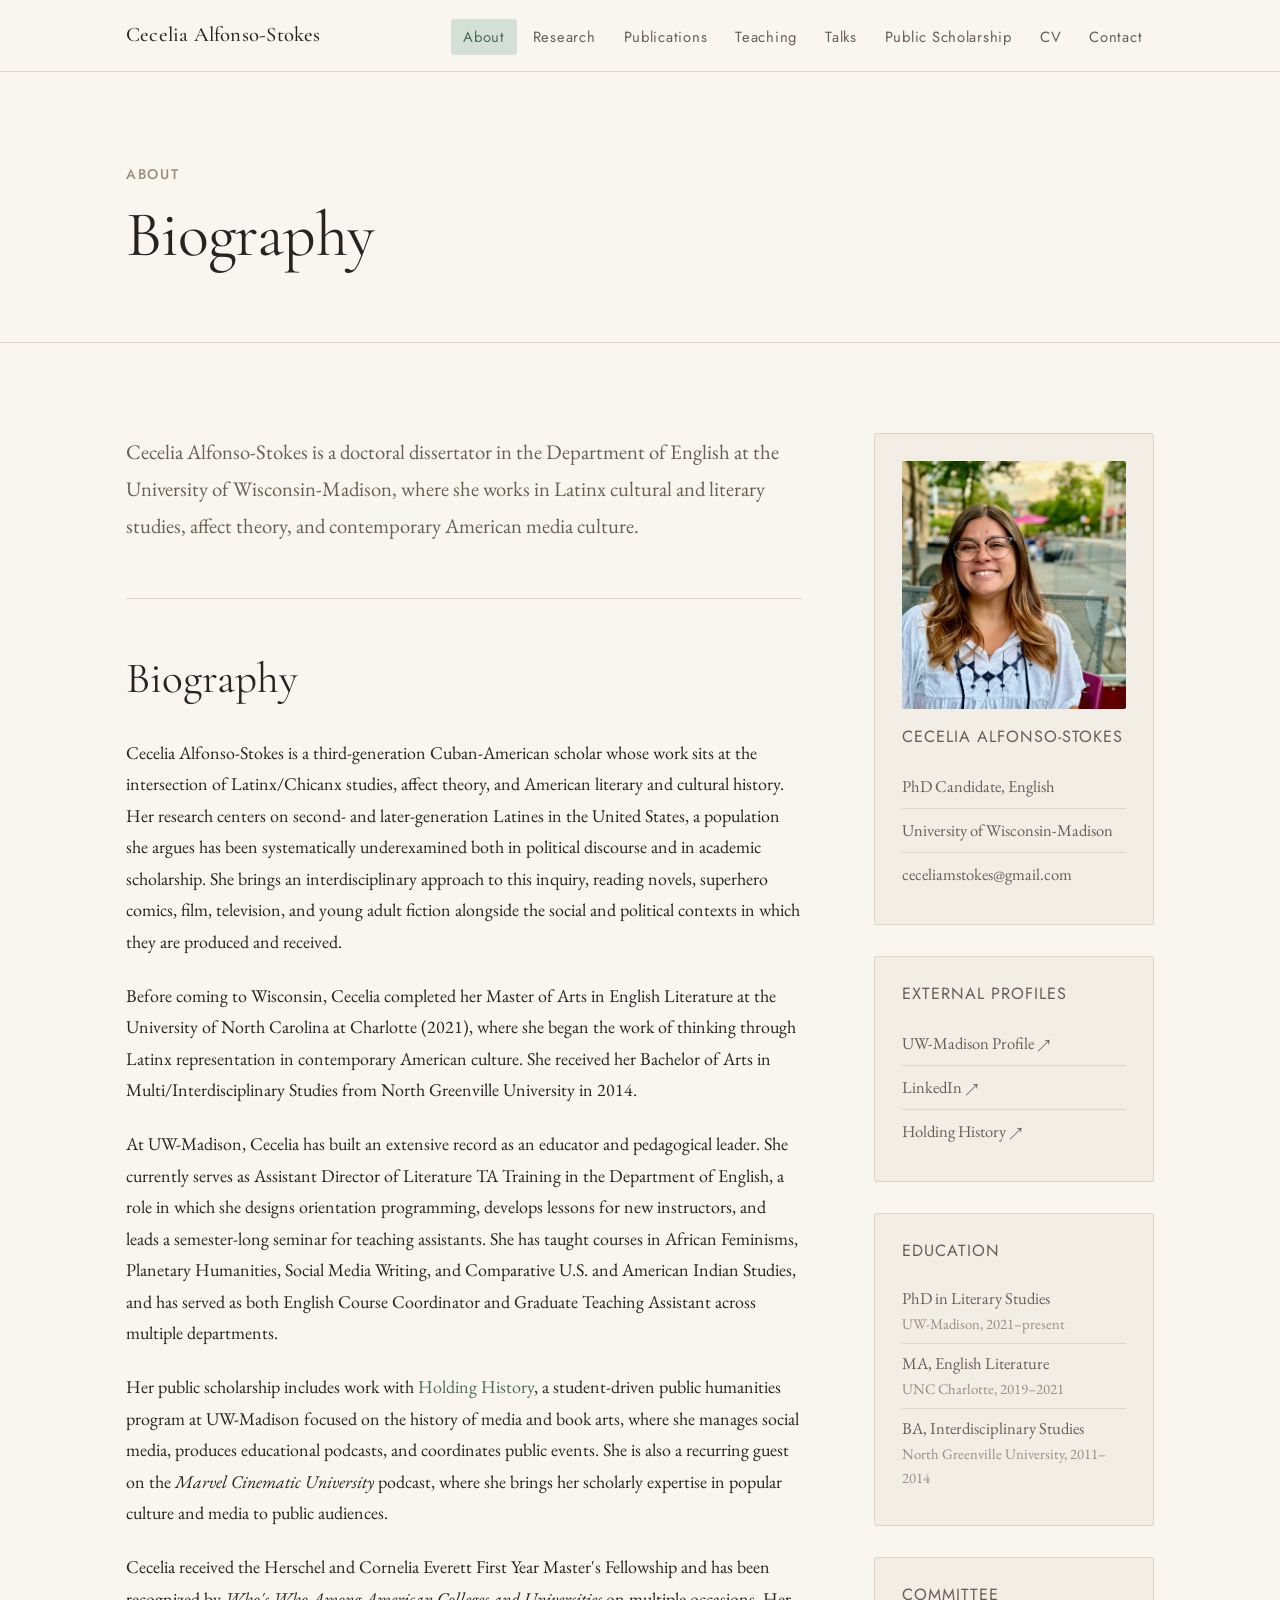
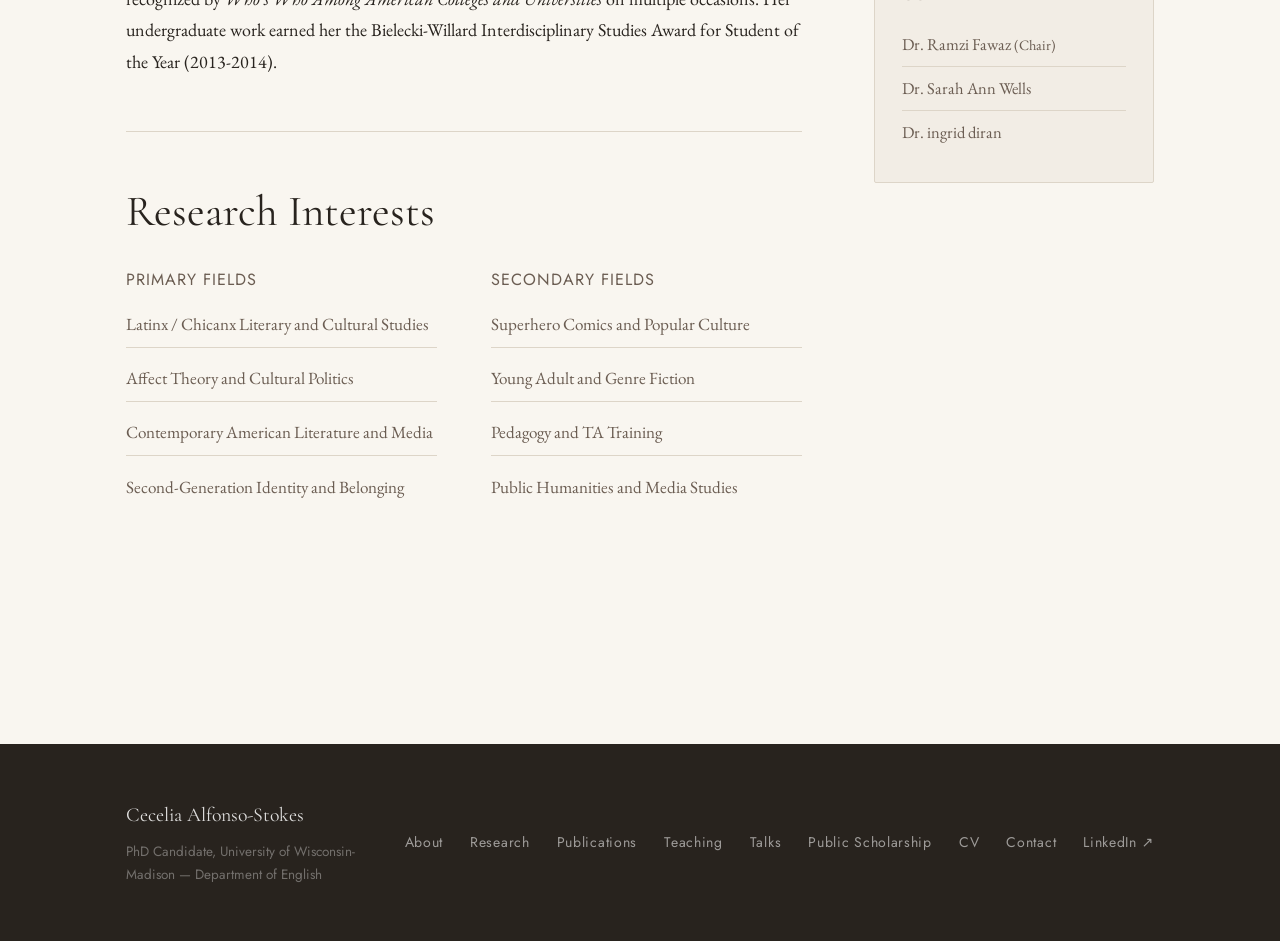
==== about.html @ 34ac5622 "Initial site — Cecelia Alfonso-Stokes academic website" ====
<!DOCTYPE html>
<html lang="en">
<head>
  <meta charset="UTF-8" />
  <meta name="viewport" content="width=device-width, initial-scale=1.0" />
  <title>About | Cecelia Alfonso-Stokes</title>
  <meta name="description" content="About Cecelia Alfonso-Stokes — PhD Candidate in Literary Studies at the University of Wisconsin-Madison, specializing in Latinx cultural and literary studies." />
  <link rel="icon" href="favicon.svg" type="image/svg+xml" />
  <link rel="stylesheet" href="css/style.css" />
</head>
<body>

  <nav class="site-nav" aria-label="Main navigation">
    <div class="nav-inner">
      <a href="index.html" class="nav-logo">Cecelia Alfonso-Stokes</a>
      <button class="nav-toggle" aria-label="Toggle navigation" aria-expanded="false">
        <span></span><span></span><span></span>
      </button>
      <ul class="nav-links" role="list">
        <li><a href="about.html" class="active">About</a></li>
        <li><a href="research.html">Research</a></li>
        <li><a href="publications.html">Publications</a></li>
        <li><a href="teaching.html">Teaching</a></li>
        <li><a href="talks.html">Talks</a></li>
        <li><a href="public-scholarship.html">Public Scholarship</a></li>
        <li><a href="cv.html">CV</a></li>
        <li><a href="contact.html">Contact</a></li>
      </ul>
    </div>
  </nav>

  <header class="page-header">
    <div class="container">
      <span class="eyebrow">About</span>
      <h1>Biography</h1>
    </div>
  </header>

  <main>
    <section class="section">
      <div class="container">
        <div class="sidebar-layout">
          <!-- Main bio -->
          <div>
            <p class="lead">
              Cecelia Alfonso-Stokes is a doctoral dissertator in the Department of English at the University of Wisconsin-Madison, where she works in Latinx cultural and literary studies, affect theory, and contemporary American media culture.
            </p>

            <hr class="rule" />

            <h2 class="mb-md">Biography</h2>

            <p>
              Cecelia Alfonso-Stokes is a third-generation Cuban-American scholar whose work sits at the intersection of Latinx/Chicanx studies, affect theory, and American literary and cultural history. Her research centers on second- and later-generation Latines in the United States, a population she argues has been systematically underexamined both in political discourse and in academic scholarship. She brings an interdisciplinary approach to this inquiry, reading novels, superhero comics, film, television, and young adult fiction alongside the social and political contexts in which they are produced and received.
            </p>

            <p>
              Before coming to Wisconsin, Cecelia completed her Master of Arts in English Literature at the University of North Carolina at Charlotte (2021), where she began the work of thinking through Latinx representation in contemporary American culture. She received her Bachelor of Arts in Multi/Interdisciplinary Studies from North Greenville University in 2014.
            </p>

            <p>
              At UW-Madison, Cecelia has built an extensive record as an educator and pedagogical leader. She currently serves as Assistant Director of Literature TA Training in the Department of English, a role in which she designs orientation programming, develops lessons for new instructors, and leads a semester-long seminar for teaching assistants. She has taught courses in African Feminisms, Planetary Humanities, Social Media Writing, and Comparative U.S. and American Indian Studies, and has served as both English Course Coordinator and Graduate Teaching Assistant across multiple departments.
            </p>

            <p>
              Her public scholarship includes work with <a href="https://www.holdinghistory.org/meet-the-team" target="_blank" rel="noopener">Holding History</a>, a student-driven public humanities program at UW-Madison focused on the history of media and book arts, where she manages social media, produces educational podcasts, and coordinates public events. She is also a recurring guest on the <em>Marvel Cinematic University</em> podcast, where she brings her scholarly expertise in popular culture and media to public audiences.
            </p>

            <p>
              Cecelia received the Herschel and Cornelia Everett First Year Master's Fellowship and has been recognized by <em>Who's Who Among American Colleges and Universities</em> on multiple occasions. Her undergraduate work earned her the Bielecki-Willard Interdisciplinary Studies Award for Student of the Year (2013-2014).
            </p>

            <hr class="rule" />

            <h2 class="mb-md">Research Interests</h2>

            <div class="two-col">
              <div>
                <h5 style="margin-bottom:0.75rem;">Primary Fields</h5>
                <ul style="list-style:none; display:flex; flex-direction:column; gap:0.5rem;">
                  <li style="font-size:0.95rem; padding:0.4rem 0; border-bottom:1px solid var(--color-rule); color:var(--color-text-mid);">Latinx / Chicanx Literary and Cultural Studies</li>
                  <li style="font-size:0.95rem; padding:0.4rem 0; border-bottom:1px solid var(--color-rule); color:var(--color-text-mid);">Affect Theory and Cultural Politics</li>
                  <li style="font-size:0.95rem; padding:0.4rem 0; border-bottom:1px solid var(--color-rule); color:var(--color-text-mid);">Contemporary American Literature and Media</li>
                  <li style="font-size:0.95rem; padding:0.4rem 0; color:var(--color-text-mid);">Second-Generation Identity and Belonging</li>
                </ul>
              </div>
              <div>
                <h5 style="margin-bottom:0.75rem;">Secondary Fields</h5>
                <ul style="list-style:none; display:flex; flex-direction:column; gap:0.5rem;">
                  <li style="font-size:0.95rem; padding:0.4rem 0; border-bottom:1px solid var(--color-rule); color:var(--color-text-mid);">Superhero Comics and Popular Culture</li>
                  <li style="font-size:0.95rem; padding:0.4rem 0; border-bottom:1px solid var(--color-rule); color:var(--color-text-mid);">Young Adult and Genre Fiction</li>
                  <li style="font-size:0.95rem; padding:0.4rem 0; border-bottom:1px solid var(--color-rule); color:var(--color-text-mid);">Pedagogy and TA Training</li>
                  <li style="font-size:0.95rem; padding:0.4rem 0; color:var(--color-text-mid);">Public Humanities and Media Studies</li>
                </ul>
              </div>
            </div>
          </div>

          <!-- Sidebar -->
          <aside>
            <div class="sidebar-box mb-md">
              <img
                src="images/headshot.jpg"
                alt="Cecelia Alfonso-Stokes"
                style="width:100%; border-radius:2px; margin-bottom:1rem;"
                onerror="this.style.display='none'"
              />
              <h5>Cecelia Alfonso-Stokes</h5>
              <ul>
                <li>PhD Candidate, English</li>
                <li>University of Wisconsin-Madison</li>
                <li><a href="mailto:ceceliamstokes@gmail.com">ceceliamstokes@gmail.com</a></li>
              </ul>
            </div>

            <div class="sidebar-box mb-md">
              <h5>External Profiles</h5>
              <ul>
                <li><a href="https://english.wisc.edu/staff/alfonso-stokes-cecelia/" target="_blank" rel="noopener">UW-Madison Profile &#8599;</a></li>
                <li><a href="https://www.linkedin.com/in/cecelia-alfonso-stokes-1997581bb/" target="_blank" rel="noopener">LinkedIn &#8599;</a></li>
                <li><a href="https://www.holdinghistory.org/meet-the-team" target="_blank" rel="noopener">Holding History &#8599;</a></li>
              </ul>
            </div>

            <div class="sidebar-box mb-md">
              <h5>Education</h5>
              <ul>
                <li style="line-height:1.5;">PhD in Literary Studies<br><span style="font-size:0.82rem; color:var(--color-text-light);">UW-Madison, 2021&ndash;present</span></li>
                <li style="line-height:1.5;">MA, English Literature<br><span style="font-size:0.82rem; color:var(--color-text-light);">UNC Charlotte, 2019&ndash;2021</span></li>
                <li style="line-height:1.5;">BA, Interdisciplinary Studies<br><span style="font-size:0.82rem; color:var(--color-text-light);">North Greenville University, 2011&ndash;2014</span></li>
              </ul>
            </div>

            <div class="sidebar-box">
              <h5>Committee</h5>
              <ul>
                <li>Dr. Ramzi Fawaz <span style="font-size:0.8rem; color:var(--color-text-light;">(Chair)</span></li>
                <li>Dr. Sarah Ann Wells</li>
                <li>Dr. ingrid diran</li>
              </ul>
            </div>
          </aside>
        </div>
      </div>
    </section>
  </main>

  <footer class="site-footer">
    <div class="footer-inner">
      <div>
        <p class="footer-name">Cecelia Alfonso-Stokes</p>
        <p class="footer-copy">PhD Candidate, University of Wisconsin-Madison &mdash; Department of English</p>
      </div>
      <nav class="footer-links" aria-label="Footer navigation">
        <a href="about.html">About</a>
        <a href="research.html">Research</a>
        <a href="publications.html">Publications</a>
        <a href="teaching.html">Teaching</a>
        <a href="talks.html">Talks</a>
        <a href="public-scholarship.html">Public Scholarship</a>
        <a href="cv.html">CV</a>
        <a href="contact.html">Contact</a>
        <a href="https://www.linkedin.com/in/cecelia-alfonso-stokes-1997581bb/" target="_blank" rel="noopener">LinkedIn &#8599;</a>
      </nav>
    </div>
  </footer>

  <script src="js/main.js"></script>
</body>
</html>
---- css/style.css ----
/* ============================================================
   CECELIA ALFONSO-STOKES — ACADEMIC WEBSITE
   style.css  |  Version 1.0
   Font pairing: Cormorant Garamond (headings) + EB Garamond (body) + Jost (UI)
   Palette: warm cream / charcoal / muted sage / dusty rose-tan
   ============================================================ */

/* --- Google Fonts Import --- */
@import url('https://fonts.googleapis.com/css2?family=Cormorant+Garamond:ital,wght@0,300;0,400;0,500;0,600;1,300;1,400;1,500&family=EB+Garamond:ital,wght@0,400;0,500;1,400;1,500&family=Jost:wght@300;400;500&display=swap');

/* --- CSS Custom Properties --- */
:root {
  /* Colors */
  --color-bg:          #f9f6f0;
  --color-bg-alt:      #f2ede5;
  --color-bg-white:    #ffffff;
  --color-text:        #28231e;
  --color-text-mid:    #6b5d52;
  --color-text-light:  #9c8c7e;
  --color-accent:      #4d6b58;       /* muted forest sage — primary accent */
  --color-accent-dark: #3a5243;       /* darker sage for hover states */
  --color-accent-pale: #d4e0d7;       /* very light sage for backgrounds */
  --color-rule:        #ddd5c8;       /* warm light rule lines */
  --color-rule-mid:    #c8bdb0;

  /* Typography */
  --font-display:  'Cormorant Garamond', Georgia, serif;
  --font-body:     'EB Garamond', Georgia, serif;
  --font-ui:       'Jost', system-ui, sans-serif;

  /* Spacing scale */
  --space-xs:   0.5rem;
  --space-sm:   1rem;
  --space-md:   1.75rem;
  --space-lg:   3rem;
  --space-xl:   5rem;
  --space-2xl:  8rem;

  /* Layout */
  --max-width:        1100px;
  --content-width:    720px;
  --nav-height:       72px;

  /* Transitions */
  --transition: 0.2s ease;
}

/* --- Reset & Base --- */
*, *::before, *::after {
  box-sizing: border-box;
  margin: 0;
  padding: 0;
}

html {
  font-size: 18px;
  scroll-behavior: smooth;
  -webkit-text-size-adjust: 100%;
}

body {
  background-color: var(--color-bg);
  color: var(--color-text);
  font-family: var(--font-body);
  font-size: 1rem;
  line-height: 1.75;
  font-weight: 400;
  min-height: 100vh;
}

img {
  max-width: 100%;
  height: auto;
  display: block;
}

a {
  color: var(--color-accent);
  text-decoration: none;
  transition: color var(--transition);
}

a:hover {
  color: var(--color-accent-dark);
}

ul, ol {
  list-style: none;
}

/* --- Typography --- */
h1, h2, h3, h4, h5, h6 {
  font-family: var(--font-display);
  font-weight: 400;
  line-height: 1.2;
  color: var(--color-text);
}

h1 { font-size: clamp(2.4rem, 5vw, 3.6rem); letter-spacing: -0.01em; }
h2 { font-size: clamp(1.8rem, 3.5vw, 2.4rem); }
h3 { font-size: clamp(1.3rem, 2.5vw, 1.6rem); font-weight: 500; }
h4 { font-size: 1.1rem; font-family: var(--font-ui); font-weight: 500; letter-spacing: 0.04em; text-transform: uppercase; }
h5 { font-size: 0.9rem; font-family: var(--font-ui); font-weight: 400; letter-spacing: 0.06em; text-transform: uppercase; color: var(--color-text-mid); }

p {
  margin-bottom: 1.25rem;
}

p:last-child {
  margin-bottom: 0;
}

em, i {
  font-style: italic;
}

strong {
  font-weight: 500;
}

blockquote {
  border-left: 3px solid var(--color-accent);
  padding-left: 1.5rem;
  margin: 2rem 0;
  color: var(--color-text-mid);
  font-style: italic;
  font-size: 1.1rem;
}

.eyebrow {
  font-family: var(--font-ui);
  font-size: 0.78rem;
  font-weight: 500;
  letter-spacing: 0.12em;
  text-transform: uppercase;
  color: var(--color-text-light);
  display: block;
  margin-bottom: 0.6rem;
}

.lead {
  font-size: 1.15rem;
  line-height: 1.8;
  color: var(--color-text-mid);
}

/* --- Layout Utilities --- */
.container {
  width: 100%;
  max-width: var(--max-width);
  margin-left: auto;
  margin-right: auto;
  padding-left: 2rem;
  padding-right: 2rem;
}

.content-width {
  max-width: var(--content-width);
}

.section {
  padding-top: var(--space-xl);
  padding-bottom: var(--space-xl);
}

.section--alt {
  background-color: var(--color-bg-alt);
}

.section--white {
  background-color: var(--color-bg-white);
}

.rule {
  border: none;
  border-top: 1px solid var(--color-rule);
  margin: var(--space-lg) 0;
}

.rule--short {
  width: 48px;
  border-top: 2px solid var(--color-accent);
  margin: var(--space-md) 0;
}

/* --- Navigation --- */
.site-nav {
  position: sticky;
  top: 0;
  z-index: 100;
  background-color: var(--color-bg);
  border-bottom: 1px solid var(--color-rule);
  height: var(--nav-height);
  display: flex;
  align-items: center;
}

.nav-inner {
  display: flex;
  align-items: center;
  justify-content: space-between;
  width: 100%;
  max-width: var(--max-width);
  margin: 0 auto;
  padding: 0 2rem;
}

.nav-logo {
  font-family: var(--font-display);
  font-size: 1.15rem;
  font-weight: 500;
  color: var(--color-text);
  letter-spacing: 0.01em;
  white-space: nowrap;
}

.nav-logo:hover {
  color: var(--color-accent);
}

.nav-links {
  display: flex;
  align-items: center;
  gap: 0.25rem;
}

.nav-links a {
  font-family: var(--font-ui);
  font-size: 0.82rem;
  font-weight: 400;
  letter-spacing: 0.05em;
  color: var(--color-text-mid);
  padding: 0.4rem 0.65rem;
  border-radius: 3px;
  transition: color var(--transition), background-color var(--transition);
}

.nav-links a:hover,
.nav-links a.active {
  color: var(--color-accent);
  background-color: var(--color-accent-pale);
}

/* Hamburger */
.nav-toggle {
  display: none;
  flex-direction: column;
  gap: 5px;
  background: none;
  border: none;
  cursor: pointer;
  padding: 4px;
  z-index: 200;
}

.nav-toggle span {
  display: block;
  width: 24px;
  height: 1.5px;
  background-color: var(--color-text);
  transition: transform var(--transition), opacity var(--transition);
}

.nav-toggle.open span:nth-child(1) { transform: translateY(6.5px) rotate(45deg); }
.nav-toggle.open span:nth-child(2) { opacity: 0; }
.nav-toggle.open span:nth-child(3) { transform: translateY(-6.5px) rotate(-45deg); }

/* --- Buttons --- */
.btn {
  display: inline-flex;
  align-items: center;
  gap: 0.5rem;
  font-family: var(--font-ui);
  font-size: 0.82rem;
  font-weight: 500;
  letter-spacing: 0.07em;
  text-transform: uppercase;
  padding: 0.65rem 1.4rem;
  border-radius: 2px;
  border: 1.5px solid transparent;
  cursor: pointer;
  transition: all var(--transition);
  text-decoration: none;
}

.btn--primary {
  background-color: var(--color-accent);
  color: #fff;
  border-color: var(--color-accent);
}

.btn--primary:hover {
  background-color: var(--color-accent-dark);
  border-color: var(--color-accent-dark);
  color: #fff;
}

.btn--outline {
  background-color: transparent;
  color: var(--color-accent);
  border-color: var(--color-accent);
}

.btn--outline:hover {
  background-color: var(--color-accent);
  color: #fff;
}

.btn--ghost {
  background-color: transparent;
  color: var(--color-text-mid);
  border-color: var(--color-rule-mid);
}

.btn--ghost:hover {
  border-color: var(--color-accent);
  color: var(--color-accent);
}

.btn-group {
  display: flex;
  flex-wrap: wrap;
  gap: 0.75rem;
  align-items: center;
}

/* --- Quick Links Row --- */
.quick-links {
  display: flex;
  flex-wrap: wrap;
  gap: 0.6rem;
}

.quick-link {
  font-family: var(--font-ui);
  font-size: 0.78rem;
  font-weight: 400;
  letter-spacing: 0.05em;
  color: var(--color-text-mid);
  border: 1px solid var(--color-rule-mid);
  padding: 0.3rem 0.8rem;
  border-radius: 100px;
  transition: all var(--transition);
}

.quick-link:hover {
  color: var(--color-accent);
  border-color: var(--color-accent);
  background-color: var(--color-accent-pale);
}

/* --- Hero / Home --- */
.hero {
  padding-top: var(--space-2xl);
  padding-bottom: var(--space-xl);
  border-bottom: 1px solid var(--color-rule);
}

.hero-grid {
  display: grid;
  grid-template-columns: 1fr 320px;
  gap: 4rem;
  align-items: start;
}

.hero-name {
  font-size: clamp(2.8rem, 6vw, 4.2rem);
  font-weight: 300;
  line-height: 1.05;
  letter-spacing: -0.02em;
  margin-bottom: 1rem;
}

.hero-name em {
  font-style: italic;
  color: var(--color-accent);
}

.hero-title {
  font-family: var(--font-ui);
  font-size: 0.85rem;
  letter-spacing: 0.1em;
  text-transform: uppercase;
  color: var(--color-text-mid);
  margin-bottom: var(--space-md);
}

.hero-bio {
  font-size: 1.1rem;
  line-height: 1.8;
  color: var(--color-text);
  max-width: 600px;
  margin-bottom: var(--space-md);
}

.hero-photo {
  width: 100%;
  aspect-ratio: 3 / 4;
  object-fit: cover;
  object-position: top center;
  border-radius: 2px;
  filter: grayscale(8%);
}

.hero-photo-placeholder {
  width: 100%;
  aspect-ratio: 3 / 4;
  background-color: var(--color-bg-alt);
  border: 1px solid var(--color-rule);
  border-radius: 2px;
  display: flex;
  align-items: center;
  justify-content: center;
  color: var(--color-text-light);
  font-family: var(--font-ui);
  font-size: 0.8rem;
  text-align: center;
  padding: 1rem;
}

/* --- Page Header (inner pages) --- */
.page-header {
  padding-top: var(--space-xl);
  padding-bottom: var(--space-lg);
  border-bottom: 1px solid var(--color-rule);
}

.page-header h1 {
  margin-bottom: 0.75rem;
}

.page-header .lead {
  max-width: 600px;
}

/* --- Featured Card (home page) --- */
.featured-card {
  background-color: var(--color-bg-white);
  border: 1px solid var(--color-rule);
  border-left: 4px solid var(--color-accent);
  padding: 2rem 2.25rem;
  border-radius: 0 2px 2px 0;
}

.featured-card h3 {
  margin-bottom: 0.75rem;
}

.featured-card p {
  color: var(--color-text-mid);
  font-size: 0.98rem;
}

/* --- Grid Layouts --- */
.two-col {
  display: grid;
  grid-template-columns: 1fr 1fr;
  gap: var(--space-lg);
}

.three-col {
  display: grid;
  grid-template-columns: repeat(3, 1fr);
  gap: var(--space-md);
}

.sidebar-layout {
  display: grid;
  grid-template-columns: 1fr 280px;
  gap: 4rem;
  align-items: start;
}

.sidebar-layout--reverse {
  grid-template-columns: 280px 1fr;
}

/* --- Cards --- */
.card {
  padding: 1.5rem;
  background-color: var(--color-bg-white);
  border: 1px solid var(--color-rule);
  border-radius: 2px;
  transition: box-shadow var(--transition), border-color var(--transition);
}

.card:hover {
  box-shadow: 0 2px 16px rgba(0,0,0,0.06);
  border-color: var(--color-rule-mid);
}

/* --- Entry List (publications, talks, etc.) --- */
.entry-list {
  display: flex;
  flex-direction: column;
  gap: 0;
}

.entry {
  padding: 1.75rem 0;
  border-bottom: 1px solid var(--color-rule);
}

.entry:first-child {
  border-top: 1px solid var(--color-rule);
}

.entry-meta {
  font-family: var(--font-ui);
  font-size: 0.78rem;
  letter-spacing: 0.05em;
  text-transform: uppercase;
  color: var(--color-text-light);
  margin-bottom: 0.4rem;
  display: flex;
  gap: 1rem;
  flex-wrap: wrap;
  align-items: center;
}

.entry-meta .tag {
  background-color: var(--color-accent-pale);
  color: var(--color-accent-dark);
  padding: 0.15rem 0.6rem;
  border-radius: 100px;
  font-size: 0.72rem;
}

.entry-title {
  font-family: var(--font-display);
  font-size: 1.2rem;
  font-weight: 500;
  margin-bottom: 0.4rem;
  line-height: 1.35;
}

.entry-title em {
  font-style: italic;
}

.entry-subtitle {
  font-size: 0.92rem;
  color: var(--color-text-mid);
  margin-bottom: 0.6rem;
}

.entry-desc {
  font-size: 0.95rem;
  color: var(--color-text-mid);
  line-height: 1.7;
}

.entry-link {
  font-family: var(--font-ui);
  font-size: 0.78rem;
  font-weight: 500;
  letter-spacing: 0.05em;
  text-transform: uppercase;
  color: var(--color-accent);
  margin-top: 0.75rem;
  display: inline-block;
}

.entry-link:hover {
  color: var(--color-accent-dark);
}

/* --- Placeholder styling --- */
.placeholder {
  background-color: var(--color-bg-alt);
  border: 1px dashed var(--color-rule-mid);
  border-radius: 2px;
  padding: 1.5rem;
  color: var(--color-text-light);
  font-family: var(--font-ui);
  font-size: 0.85rem;
  font-style: italic;
}

.placeholder::before {
  content: "[ PLACEHOLDER ] ";
  font-weight: 500;
  color: var(--color-accent);
  font-style: normal;
}

/* --- Teaching courses --- */
.course-list {
  display: flex;
  flex-direction: column;
  gap: 0;
}

.course {
  padding: 1.5rem 0;
  border-bottom: 1px solid var(--color-rule);
  display: grid;
  grid-template-columns: 120px 1fr;
  gap: 1.5rem;
  align-items: start;
}

.course:first-child {
  border-top: 1px solid var(--color-rule);
}

.course-number {
  font-family: var(--font-ui);
  font-size: 0.78rem;
  letter-spacing: 0.06em;
  text-transform: uppercase;
  color: var(--color-accent);
  font-weight: 500;
  padding-top: 0.15rem;
}

.course-title {
  font-family: var(--font-display);
  font-size: 1.15rem;
  font-weight: 500;
  margin-bottom: 0.3rem;
}

.course-info {
  font-size: 0.9rem;
  color: var(--color-text-mid);
}

/* --- Sidebar box --- */
.sidebar-box {
  background-color: var(--color-bg-alt);
  border: 1px solid var(--color-rule);
  padding: 1.5rem;
  border-radius: 2px;
}

.sidebar-box h5 {
  margin-bottom: 1rem;
}

.sidebar-box ul li {
  padding: 0.4rem 0;
  border-bottom: 1px solid var(--color-rule);
  font-size: 0.92rem;
  color: var(--color-text-mid);
}

.sidebar-box ul li:last-child {
  border-bottom: none;
}

.sidebar-box ul li a {
  color: var(--color-text-mid);
}

.sidebar-box ul li a:hover {
  color: var(--color-accent);
}

/* --- Contact --- */
.contact-grid {
  display: grid;
  grid-template-columns: 1fr 1fr;
  gap: var(--space-lg);
  align-items: start;
}

.contact-item {
  display: flex;
  flex-direction: column;
  gap: 0.2rem;
}

.contact-label {
  font-family: var(--font-ui);
  font-size: 0.75rem;
  letter-spacing: 0.1em;
  text-transform: uppercase;
  color: var(--color-text-light);
}

.contact-value {
  font-size: 1rem;
  color: var(--color-text);
}

.contact-value a {
  color: var(--color-text);
  border-bottom: 1px solid var(--color-rule-mid);
  transition: border-color var(--transition), color var(--transition);
}

.contact-value a:hover {
  color: var(--color-accent);
  border-color: var(--color-accent);
}

/* --- Home section grid --- */
.home-sections {
  display: grid;
  grid-template-columns: 1fr 1fr;
  gap: 2px;
  background-color: var(--color-rule);
  border: 1px solid var(--color-rule);
}

.home-section-block {
  background-color: var(--color-bg);
  padding: 2.5rem;
}

.home-section-block h4 {
  margin-bottom: 0.75rem;
  color: var(--color-accent);
}

.home-section-block p {
  font-size: 0.95rem;
  color: var(--color-text-mid);
  margin-bottom: 1rem;
}

/* --- Footer --- */
.site-footer {
  background-color: var(--color-text);
  color: rgba(255,255,255,0.55);
  padding: 3rem 0;
  margin-top: var(--space-2xl);
}

.footer-inner {
  max-width: var(--max-width);
  margin: 0 auto;
  padding: 0 2rem;
  display: grid;
  grid-template-columns: 1fr auto;
  gap: 2rem;
  align-items: center;
}

.footer-name {
  font-family: var(--font-display);
  font-size: 1.1rem;
  color: rgba(255,255,255,0.85);
  font-weight: 400;
  margin-bottom: 0.4rem;
}

.footer-links {
  display: flex;
  gap: 1.5rem;
  flex-wrap: wrap;
}

.footer-links a {
  font-family: var(--font-ui);
  font-size: 0.78rem;
  letter-spacing: 0.05em;
  color: rgba(255,255,255,0.55);
  transition: color var(--transition);
}

.footer-links a:hover {
  color: rgba(255,255,255,0.9);
}

.footer-copy {
  font-family: var(--font-ui);
  font-size: 0.75rem;
  color: rgba(255,255,255,0.35);
  margin-top: 0.35rem;
}

/* --- Icon links --- */
.icon-link {
  display: inline-flex;
  align-items: center;
  gap: 0.4rem;
  font-family: var(--font-ui);
  font-size: 0.82rem;
  font-weight: 400;
  color: var(--color-text-mid);
  transition: color var(--transition);
}

.icon-link:hover {
  color: var(--color-accent);
}

.icon-link svg {
  width: 16px;
  height: 16px;
  flex-shrink: 0;
}

/* --- Status badge --- */
.badge {
  display: inline-block;
  font-family: var(--font-ui);
  font-size: 0.7rem;
  font-weight: 500;
  letter-spacing: 0.08em;
  text-transform: uppercase;
  padding: 0.2rem 0.6rem;
  border-radius: 100px;
}

.badge--upcoming {
  background-color: #fff3cd;
  color: #7a5f00;
}

.badge--forthcoming {
  background-color: var(--color-accent-pale);
  color: var(--color-accent-dark);
}

.badge--wip {
  background-color: #fde8e4;
  color: #8b3a2f;
}

/* --- CV page --- */
.cv-section {
  margin-bottom: var(--space-lg);
}

.cv-section-title {
  font-family: var(--font-ui);
  font-size: 0.75rem;
  font-weight: 500;
  letter-spacing: 0.14em;
  text-transform: uppercase;
  color: var(--color-accent);
  padding-bottom: 0.6rem;
  border-bottom: 1.5px solid var(--color-accent);
  margin-bottom: 1.25rem;
}

.cv-row {
  display: grid;
  grid-template-columns: 140px 1fr;
  gap: 1.5rem;
  padding: 0.85rem 0;
  border-bottom: 1px solid var(--color-rule);
}

.cv-row:last-child {
  border-bottom: none;
}

.cv-year {
  font-family: var(--font-ui);
  font-size: 0.82rem;
  color: var(--color-text-light);
  padding-top: 0.15rem;
}

.cv-detail strong {
  font-family: var(--font-display);
  font-size: 1.05rem;
  font-weight: 500;
  display: block;
  margin-bottom: 0.15rem;
}

.cv-detail span {
  font-size: 0.88rem;
  color: var(--color-text-mid);
  display: block;
}

/* --- Utility --- */
.text-center { text-align: center; }
.text-right { text-align: right; }
.mb-sm { margin-bottom: var(--space-sm); }
.mb-md { margin-bottom: var(--space-md); }
.mb-lg { margin-bottom: var(--space-lg); }
.mt-sm { margin-top: var(--space-sm); }
.mt-md { margin-top: var(--space-md); }
.mt-lg { margin-top: var(--space-lg); }

.visually-hidden {
  position: absolute;
  width: 1px;
  height: 1px;
  padding: 0;
  margin: -1px;
  overflow: hidden;
  clip: rect(0,0,0,0);
  white-space: nowrap;
  border: 0;
}

/* ============================================================
   RESPONSIVE
   ============================================================ */

/* Tablet / medium */
@media (max-width: 900px) {
  html { font-size: 17px; }

  .hero-grid {
    grid-template-columns: 1fr;
    gap: 2.5rem;
  }

  .hero-photo,
  .hero-photo-placeholder {
    max-width: 280px;
    aspect-ratio: 1 / 1;
    object-position: top center;
  }

  .two-col {
    grid-template-columns: 1fr;
    gap: var(--space-md);
  }

  .three-col {
    grid-template-columns: 1fr 1fr;
  }

  .sidebar-layout {
    grid-template-columns: 1fr;
    gap: var(--space-lg);
  }

  .sidebar-layout--reverse {
    grid-template-columns: 1fr;
  }

  .contact-grid {
    grid-template-columns: 1fr;
    gap: var(--space-md);
  }

  .home-sections {
    grid-template-columns: 1fr;
  }

  .course {
    grid-template-columns: 1fr;
    gap: 0.4rem;
  }

  .footer-inner {
    grid-template-columns: 1fr;
  }
}

/* Mobile */
@media (max-width: 640px) {
  html { font-size: 16px; }

  .container {
    padding-left: 1.25rem;
    padding-right: 1.25rem;
  }

  .nav-links {
    display: none;
    position: fixed;
    top: var(--nav-height);
    left: 0;
    right: 0;
    bottom: 0;
    background-color: var(--color-bg);
    flex-direction: column;
    align-items: flex-start;
    justify-content: flex-start;
    padding: 2rem 1.5rem;
    gap: 0.25rem;
    border-top: 1px solid var(--color-rule);
    overflow-y: auto;
  }

  .nav-links.open {
    display: flex;
  }

  .nav-links a {
    font-size: 1rem;
    padding: 0.75rem 1rem;
    width: 100%;
    border-radius: 4px;
  }

  .nav-toggle {
    display: flex;
  }

  .section {
    padding-top: var(--space-lg);
    padding-bottom: var(--space-lg);
  }

  .hero {
    padding-top: var(--space-lg);
  }

  .hero-photo,
  .hero-photo-placeholder {
    max-width: 200px;
    aspect-ratio: 1 / 1;
  }

  .three-col {
    grid-template-columns: 1fr;
  }

  .cv-row {
    grid-template-columns: 1fr;
    gap: 0.25rem;
  }

  .home-section-block {
    padding: 1.5rem;
  }

  .btn-group {
    flex-direction: column;
    align-items: flex-start;
  }
}
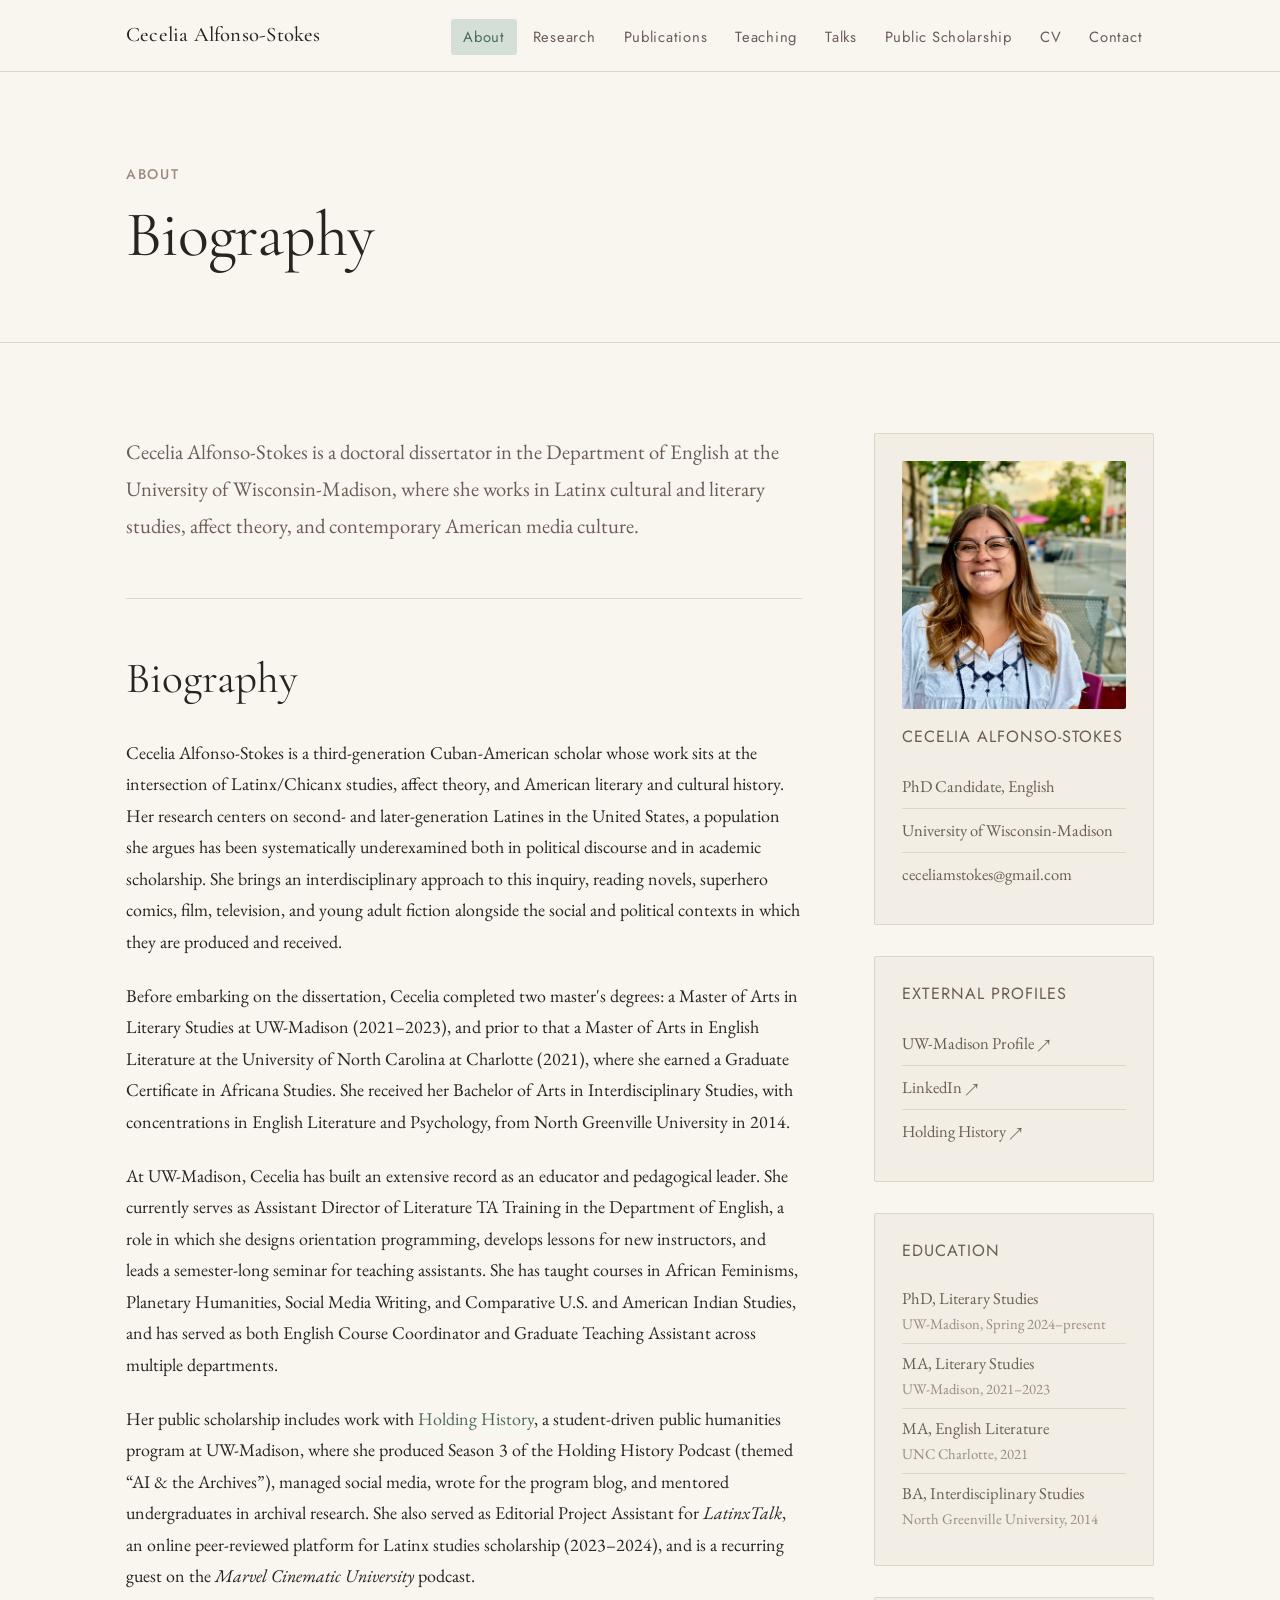
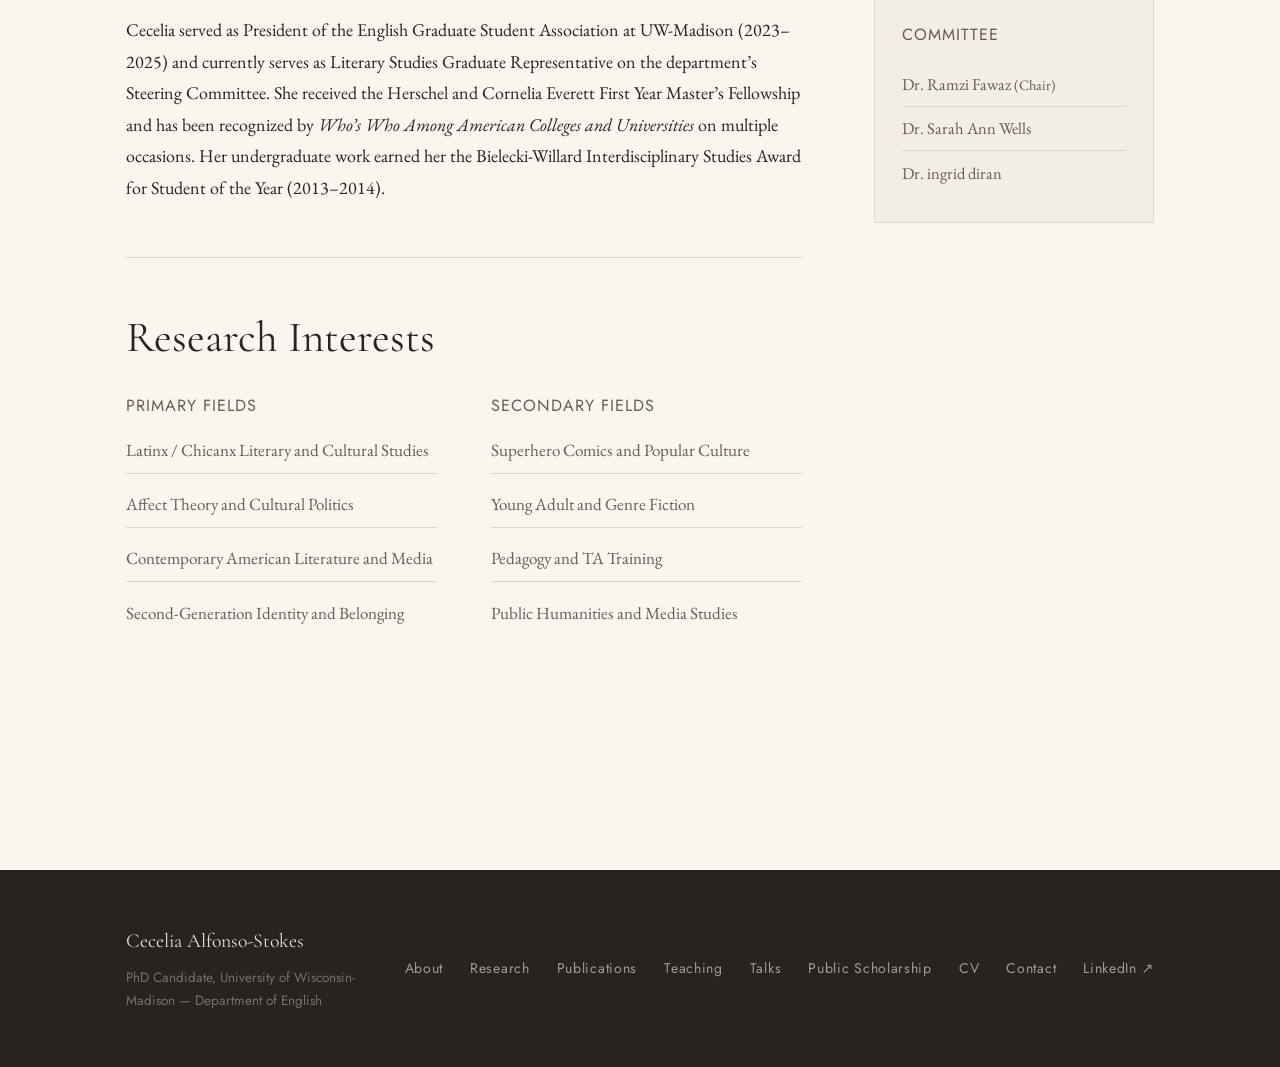
==== commit ac233c2a: "Add real CV content, update all pages from MASTER CV" ====
--- a/about.html
+++ b/about.html
@@ -55,7 +55,7 @@
             </p>
 
             <p>
-              Before coming to Wisconsin, Cecelia completed her Master of Arts in English Literature at the University of North Carolina at Charlotte (2021), where she began the work of thinking through Latinx representation in contemporary American culture. She received her Bachelor of Arts in Multi/Interdisciplinary Studies from North Greenville University in 2014.
+              Before embarking on the dissertation, Cecelia completed two master's degrees: a Master of Arts in Literary Studies at UW-Madison (2021&ndash;2023), and prior to that a Master of Arts in English Literature at the University of North Carolina at Charlotte (2021), where she earned a Graduate Certificate in Africana Studies. She received her Bachelor of Arts in Interdisciplinary Studies, with concentrations in English Literature and Psychology, from North Greenville University in 2014.
             </p>
 
             <p>
@@ -63,11 +63,11 @@
             </p>
 
             <p>
-              Her public scholarship includes work with <a href="https://www.holdinghistory.org/meet-the-team" target="_blank" rel="noopener">Holding History</a>, a student-driven public humanities program at UW-Madison focused on the history of media and book arts, where she manages social media, produces educational podcasts, and coordinates public events. She is also a recurring guest on the <em>Marvel Cinematic University</em> podcast, where she brings her scholarly expertise in popular culture and media to public audiences.
+              Her public scholarship includes work with <a href="https://www.holdinghistory.org/meet-the-team" target="_blank" rel="noopener">Holding History</a>, a student-driven public humanities program at UW-Madison, where she produced Season 3 of the Holding History Podcast (themed &ldquo;AI &amp; the Archives&rdquo;), managed social media, wrote for the program blog, and mentored undergraduates in archival research. She also served as Editorial Project Assistant for <em>LatinxTalk</em>, an online peer-reviewed platform for Latinx studies scholarship (2023&ndash;2024), and is a recurring guest on the <em>Marvel Cinematic University</em> podcast.
             </p>
 
             <p>
-              Cecelia received the Herschel and Cornelia Everett First Year Master's Fellowship and has been recognized by <em>Who's Who Among American Colleges and Universities</em> on multiple occasions. Her undergraduate work earned her the Bielecki-Willard Interdisciplinary Studies Award for Student of the Year (2013-2014).
+              Cecelia served as President of the English Graduate Student Association at UW-Madison (2023&ndash;2025) and currently serves as Literary Studies Graduate Representative on the department&rsquo;s Steering Committee. She received the Herschel and Cornelia Everett First Year Master&rsquo;s Fellowship and has been recognized by <em>Who&rsquo;s Who Among American Colleges and Universities</em> on multiple occasions. Her undergraduate work earned her the Bielecki-Willard Interdisciplinary Studies Award for Student of the Year (2013&ndash;2014).
             </p>
 
             <hr class="rule" />
@@ -125,9 +125,10 @@
             <div class="sidebar-box mb-md">
               <h5>Education</h5>
               <ul>
-                <li style="line-height:1.5;">PhD in Literary Studies<br><span style="font-size:0.82rem; color:var(--color-text-light);">UW-Madison, 2021&ndash;present</span></li>
-                <li style="line-height:1.5;">MA, English Literature<br><span style="font-size:0.82rem; color:var(--color-text-light);">UNC Charlotte, 2019&ndash;2021</span></li>
-                <li style="line-height:1.5;">BA, Interdisciplinary Studies<br><span style="font-size:0.82rem; color:var(--color-text-light);">North Greenville University, 2011&ndash;2014</span></li>
+                <li style="line-height:1.5;">PhD, Literary Studies<br><span style="font-size:0.82rem; color:var(--color-text-light);">UW-Madison, Spring 2024&ndash;present</span></li>
+                <li style="line-height:1.5;">MA, Literary Studies<br><span style="font-size:0.82rem; color:var(--color-text-light);">UW-Madison, 2021&ndash;2023</span></li>
+                <li style="line-height:1.5;">MA, English Literature<br><span style="font-size:0.82rem; color:var(--color-text-light);">UNC Charlotte, 2021</span></li>
+                <li style="line-height:1.5;">BA, Interdisciplinary Studies<br><span style="font-size:0.82rem; color:var(--color-text-light);">North Greenville University, 2014</span></li>
               </ul>
             </div>
 
